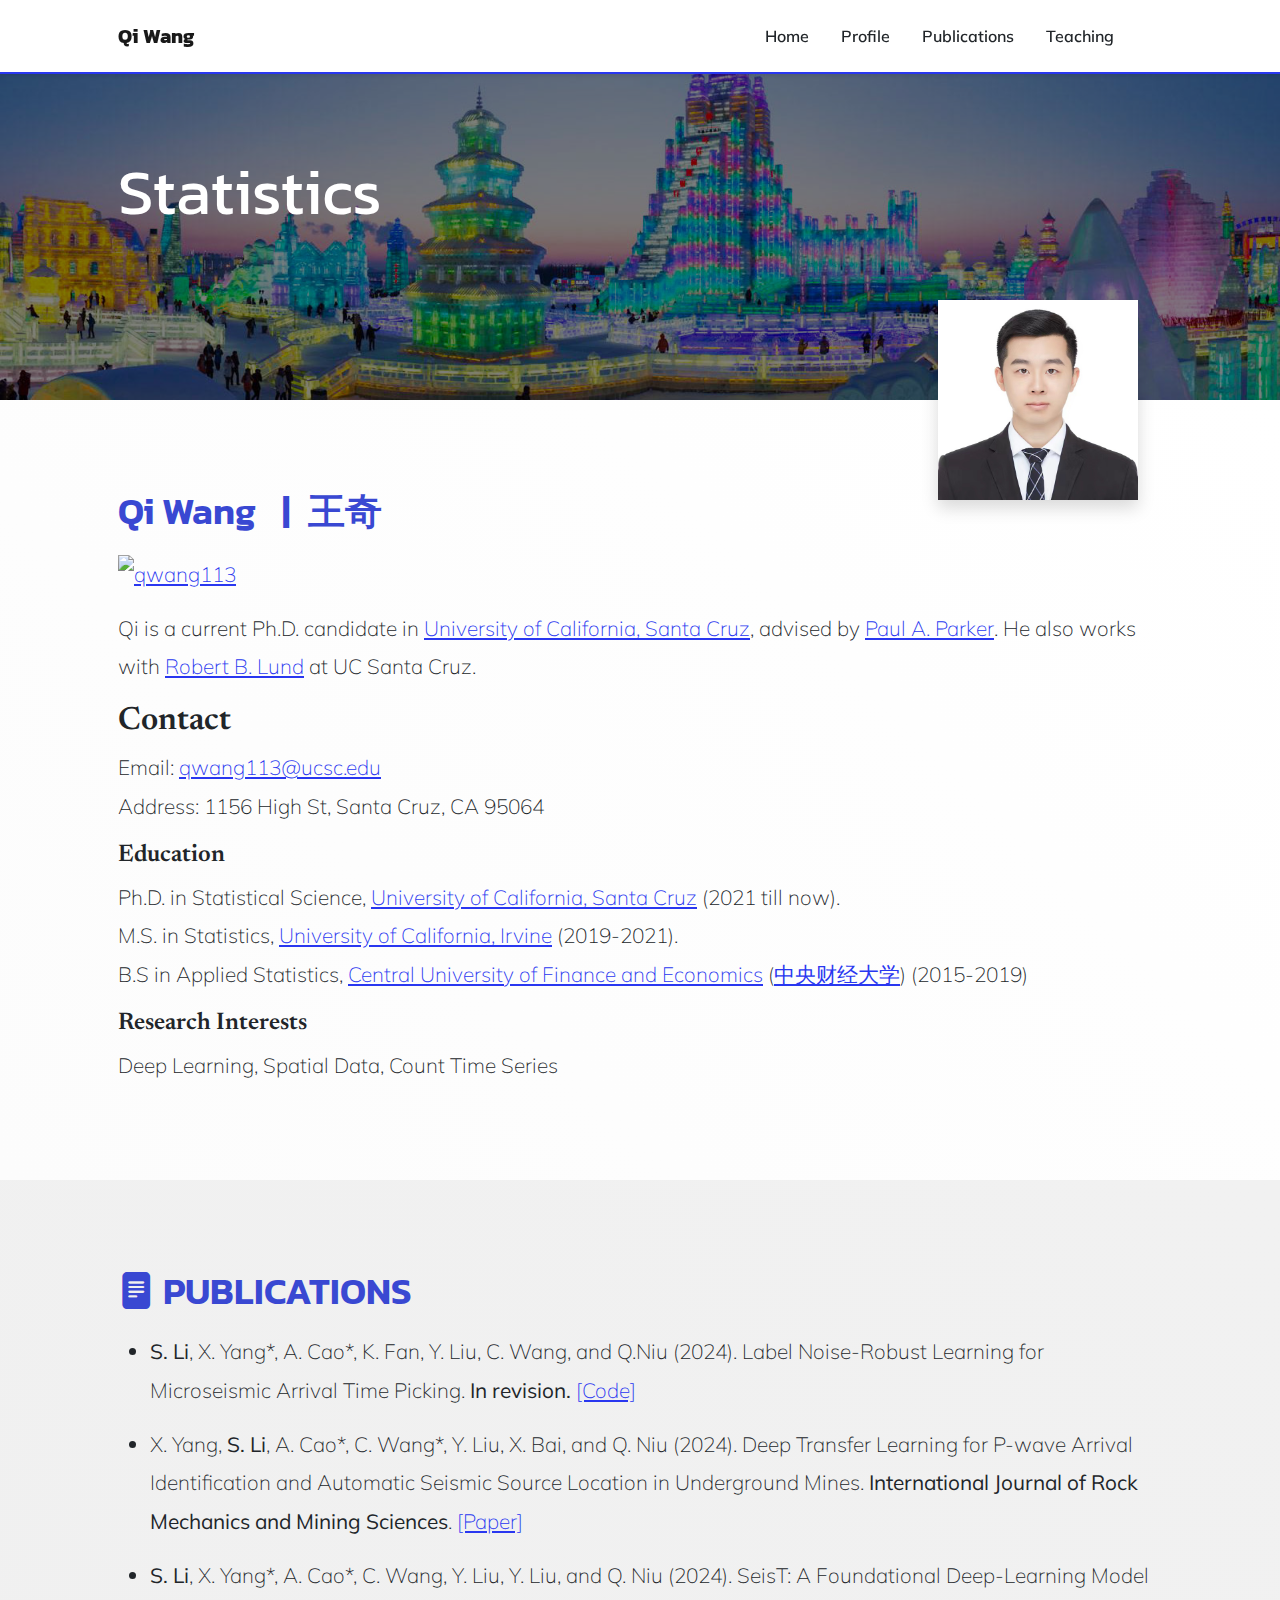
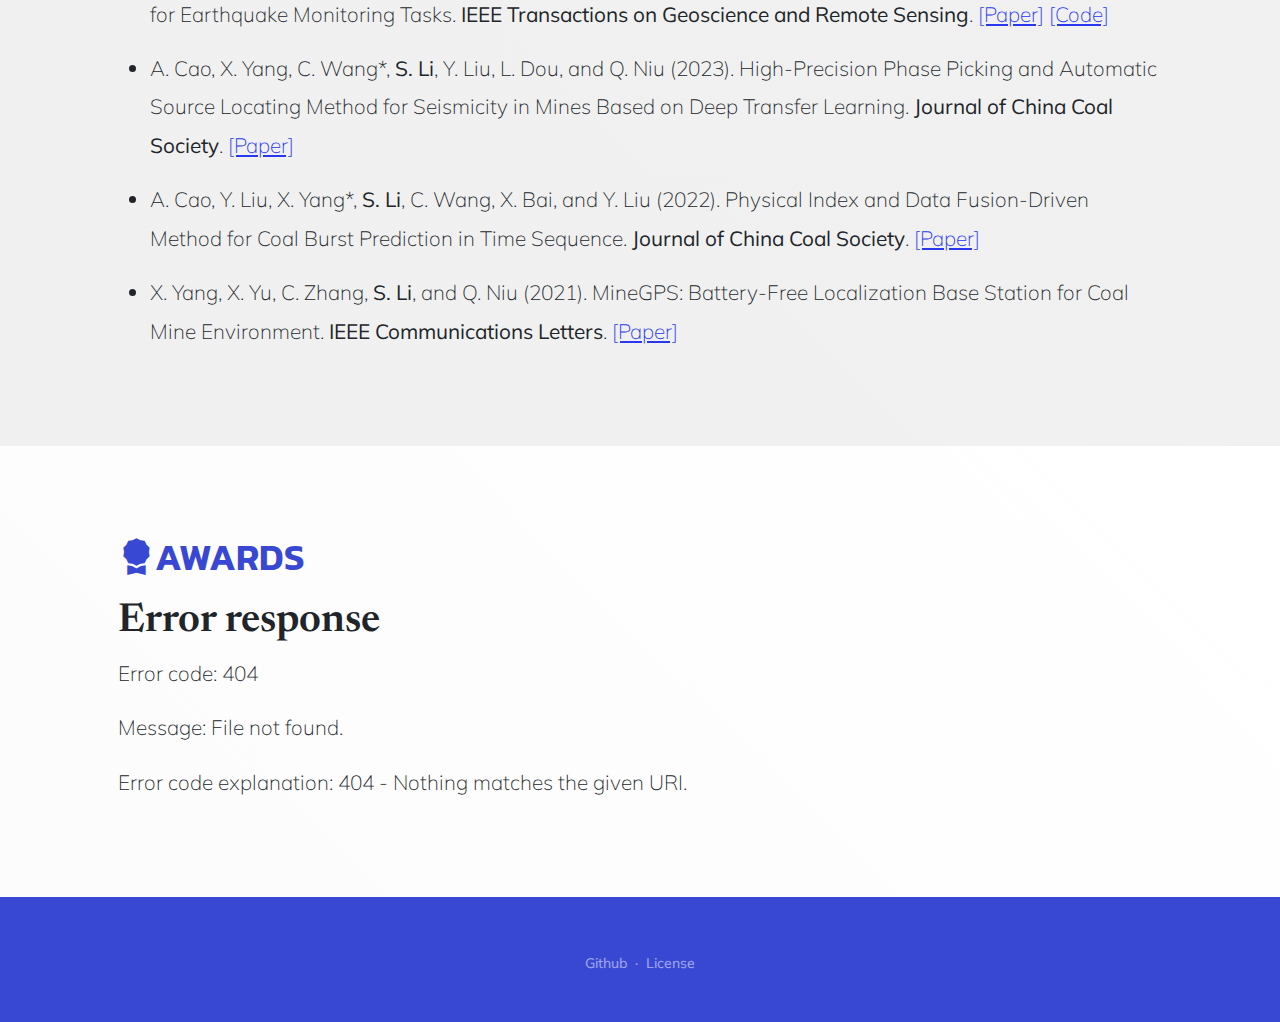
==== index.html @ aec80c3f "update" ====
<!DOCTYPE html>
<html lang="en">

<head>
    <meta charset="utf-8" />
    <meta name="viewport" content="width=device-width, initial-scale=1, shrink-to-fit=no" />
    <meta name="description" content="Academic Webpage" />
    <meta name="author" content="qwang113" />
    <title id="title"></title>

    <!-- Icon -->
    <link rel="icon" type="image/x-icon" href="static/assets/favicon.ico" />

    <!-- Bootstrap icons-->
    <link href="https://cdn.jsdelivr.net/npm/bootstrap-icons@1.5.0/font/bootstrap-icons.css" rel="stylesheet" />

    <!-- Google fonts-->
    <link rel="preconnect" href="https://fonts.gstatic.com" />
    <link href="https://fonts.googleapis.com/css2?family=Newsreader:ital,wght@0,600;1,600&amp;display=swap"
        rel="stylesheet" />
    <link
        href="https://fonts.googleapis.com/css2?family=Mulish:ital,wght@0,300;0,500;0,600;0,700;1,300;1,500;1,600;1,700&amp;display=swap"
        rel="stylesheet" />
    <link href="https://fonts.googleapis.com/css2?family=Kanit:ital,wght@0,400;1,400&amp;display=swap"
        rel="stylesheet" />

    <!-- Core theme CSS (includes Bootstrap)-->
    <link type="text/css" href="static/css/styles.css" rel="stylesheet" />
    <link type="text/css" href="static/css/main.css" rel="stylesheet" />

    <!-- Bootstrap core JS-->
    <script type="text/javascript" src="static/js/bootstrap.bundle.min.js"></script>

    <!-- For Compatability -->
    <script src="https://polyfill.io/v3/polyfill.min.js?features=es6"></script>
    
    <!-- Markdown -->
    <script type="text/javascript" src="static/js/marked.min.js"></script>

    <!-- Mathematics -->
    <script>
        // See https://docs.mathjax.org/en/latest/index.html for more details.
        MathJax = {
            tex: {
                packages: {},              // extensions to use
                inlineMath: [              // start/end delimiter pairs for in-line math
                    ['$', '$'],
                    ['\\(', '\\)']
                ],
                displayMath: [             // start/end delimiter pairs for display math
                    ['$$', '$$'],
                    ['\\[', '\\]']
                ],
                processEscapes: false,      // use \$ to produce a literal dollar sign
                processEnvironments: true, // process \begin{xxx}...\end{xxx} outside math mode
                processRefs: true,         // process \ref{...} outside of math mode
                digits: /^(?:[0-9]+(?:\{,\}[0-9]{3})*(?:\.[0-9]*)?|\.[0-9]+)/,    // pattern for recognizing numbers
                tags: 'all',              // or 'ams' or 'all'
                tagSide: 'right',          // side for \tag macros
                tagIndent: '0.8em',        // amount to indent tags
                useLabelIds: true,         // use label name rather than tag for ids
                maxMacros: 10000,          // maximum number of macro substitutions per expression
                maxBuffer: 5 * 1024,       // maximum size for the internal TeX string (5K)
                // baseURL:                   // URL for use with links to tags (when there is a <base> tag in effect)
                // (document.getElementsByTagName('base').length === 0) ? '' : String(document.location).replace(/#.*$/, ''),
                formatError:               // function called when TeX syntax errors occur
                    (jax, err) => jax.formatError(err)
            }
        };
    </script>
    <script type="text/javascript" id="MathJax-script" src="https://cdn.jsdelivr.net/npm/mathjax@3/es5/tex-svg.js"></script>
    <script type="text/javascript" id="MathJax-script" async src="https://cdn.jsdelivr.net/npm/mathjax@3/es5/tex-mml-chtml.js"></script>
    
    <!-- Core JS-->
    <script type="text/javascript" src="static/js/scripts.js"></script>
    <script type="text/javascript" src="static/js/js-yaml.min.js"></script>

</head>

<body id="page-top">
    <!-- Navigation-->
    <nav class="header navbar navbar-expand-lg navbar-light fixed-top shadow-sm" id="mainNav">
        <div class="container px-5">
            <a id="page-top-title" class="navbar-brand fw-bold" href="#page-top"></a>
            <!-- <a href="#page-top"><img src="static/assets/img/CUMT_LOGO.svg" style="width: 11rem;"></a> -->
            <button class="navbar-toggler" type="button" data-bs-toggle="collapse" data-bs-target="#navbarResponsive"
                aria-controls="navbarResponsive" aria-expanded="false" aria-label="Toggle navigation">
                MENU
                <i class="bi-list"></i>
            </button>
            <div class="collapse navbar-collapse" id="navbarResponsive">
                <ul class="navbar-nav ms-auto me-4 my-3 my-lg-0">
                    <li class="nav-item">
                        <a class="nav-link me-lg-3" href="#page-top">Home</a>
                    </li>
                    <li class="nav-item">
                        <a class="nav-link me-lg-3" href="#awards">Profile</a>
                    </li>
                    <li class="nav-item">
                        <a class="nav-link me-lg-3" href="#publications">Publications</a>
                    </li>
                    <li class="nav-item">
                        <a class="nav-link me-lg-3" href="#awards">Teaching</a>
                    </li>
                </ul>
            </div>
        </div>
    </nav>

    <!-- Top Section -->
    <section class="top-section" style="background-image: url('static/assets/img/harbin-travel-1920.jpg');">
        <div class="top-section-content">
            <div class="container px-5">
                <h2 id="top-section-bg-text" class="text-white display-3 lh-1 font-alt"></h2>
            </div>
        </div>
    </section>
    <!-- Top Section -->

    <!-- Photo -->
    <div class="container px-5">
        <div id="avatar">
            <img class="shadow" src="static/assets/img/visa.jpg">
        </div>
    </div>
    <!-- Photo -->
    
    <!-- Home -->
    <section class="bg-gradient-primary-to-secondary-light mt5 md5" id="home">
        <div class="container px-5">
            <header>
                <h2 id="home-subtitle"> </h2>
                <!-- <span class="bi bi-list"></span> -->
            </header>
            <div class="main-body" id="home-md"></div>
        </div>
    </section>
    <!-- Home -->

    <!-- Publications -->
    <section class="bg-gradient-primary-to-secondary-gray mt5 md5" id="publications">
        <div class="container px-5">
            <header>
                <h2 id="publications-subtitle"><i class="bi bi-file-text-fill"></i>&nbsp;PUBLICATIONS</h2>
            </header>
            <div class="main-body" id="publications-md"></div>

        </div>
    </section>
    <!-- Publications  -->

    <!-- Awards -->
    <section class="bg-gradient-primary-to-secondary-light mt5 md5" id="awards">
        <div class="container px-5">
            <header>
                <h2 id="awards-subtitle"><i class="bi bi-award-fill"></i>AWARDS </h2>
            </header>
            <div class="main-body" id="awards-md"></div>

        </div>
    </section>
    <!-- Awards -->


    <!-- Footer-->
    <footer class="bg-bottom text-center py-5">
        <div class="container px-5">
            <div class="text-white-50 small">
                <div id="copyright-text" class="mb-2"></div>
                <a id="github-link" href="https://github.com/senli1073">Github</a>
                <span class="mx-1">&middot;</span>
                <a id="license-link" href="https://github.com/senli1073/senli1073.github.io/blob/main/LICENSE">License</a>
            </div>
        </div>
    </footer>

</body>

</html>
---- static/css/main.css ----
@import "./styles.css";


:root{
    --h-title-color:#3948d2;
}

.header {
    border-bottom: solid 2px var(--bs-blue);
    z-index: 10000;
}

.bg-bottom {
    background-color: var(--h-title-color);
}

.top-section {
    position: relative;
    padding: 10rem 0;
    background-position: center;
    background-size: cover;
    height: 25rem;
}

.top-section h2 {
    font-weight: 400;
}

.top-section .top-section-content {
    position: relative;
    z-index: 1;
}

.top-section:before {
    content: "";
    position: absolute;
    top: 0;
    left: 0;
    width: 100%;
    height: 100%;
    background: rgba(0, 0, 0, 0.5);
}

section header h2{
    font-family: "Kanit", -apple-system, BlinkMacSystemFont, "Segoe UI", Roboto, "Helvetica Neue", Arial, sans-serif, "Apple Color Emoji", "Segoe UI Emoji", "Segoe UI Symbol", "Noto Color Emoji" !important;
    color: var(--h-title-color);
    font-size: 2.3rem;
    line-height: 4rem;
}

section .main-body{
    font-size: 1.3rem;
    font-weight: 200;
    line-height: 2.4rem;
}


.bg-gradient-primary-to-secondary-light {
    background: linear-gradient(45deg, #fcfcfc, #ffffff) !important;
}

.bg-gradient-primary-to-secondary-gray {
    background: linear-gradient(45deg, #f0f0f0, #f1f1f1) !important;
}



.on-top {
    position: relative;
    z-index: 10000;
}

.top-bg {
    background-position: center;
    background-size: fill;
    width: 100%;
    height: 100%;
}

.top-bg::before {
    content: "";
    position: absolute;
    top: 0;
    left: 0;
    width: 100%;
    height: 100%;
    background: rgba(0, 0, 0, 0.4);
}


#avatar {
    position: relative;
    height: 0;
    top:min(-65px,max(-100px,calc(-1*100vw/12)));
    max-width: 55em;
    margin: 0 1.5rem 0 0;
    float: right;
    z-index: 9000;
}

#avatar img {
    height: max(130px,min(200px,calc(100vw/6)));
    box-shadow: 5px 5px 5px rgba(0, 0, 0, 0.2);
}

@media screen and (max-width: 991px) {
    #avatar {
        margin: 0;
    }
}
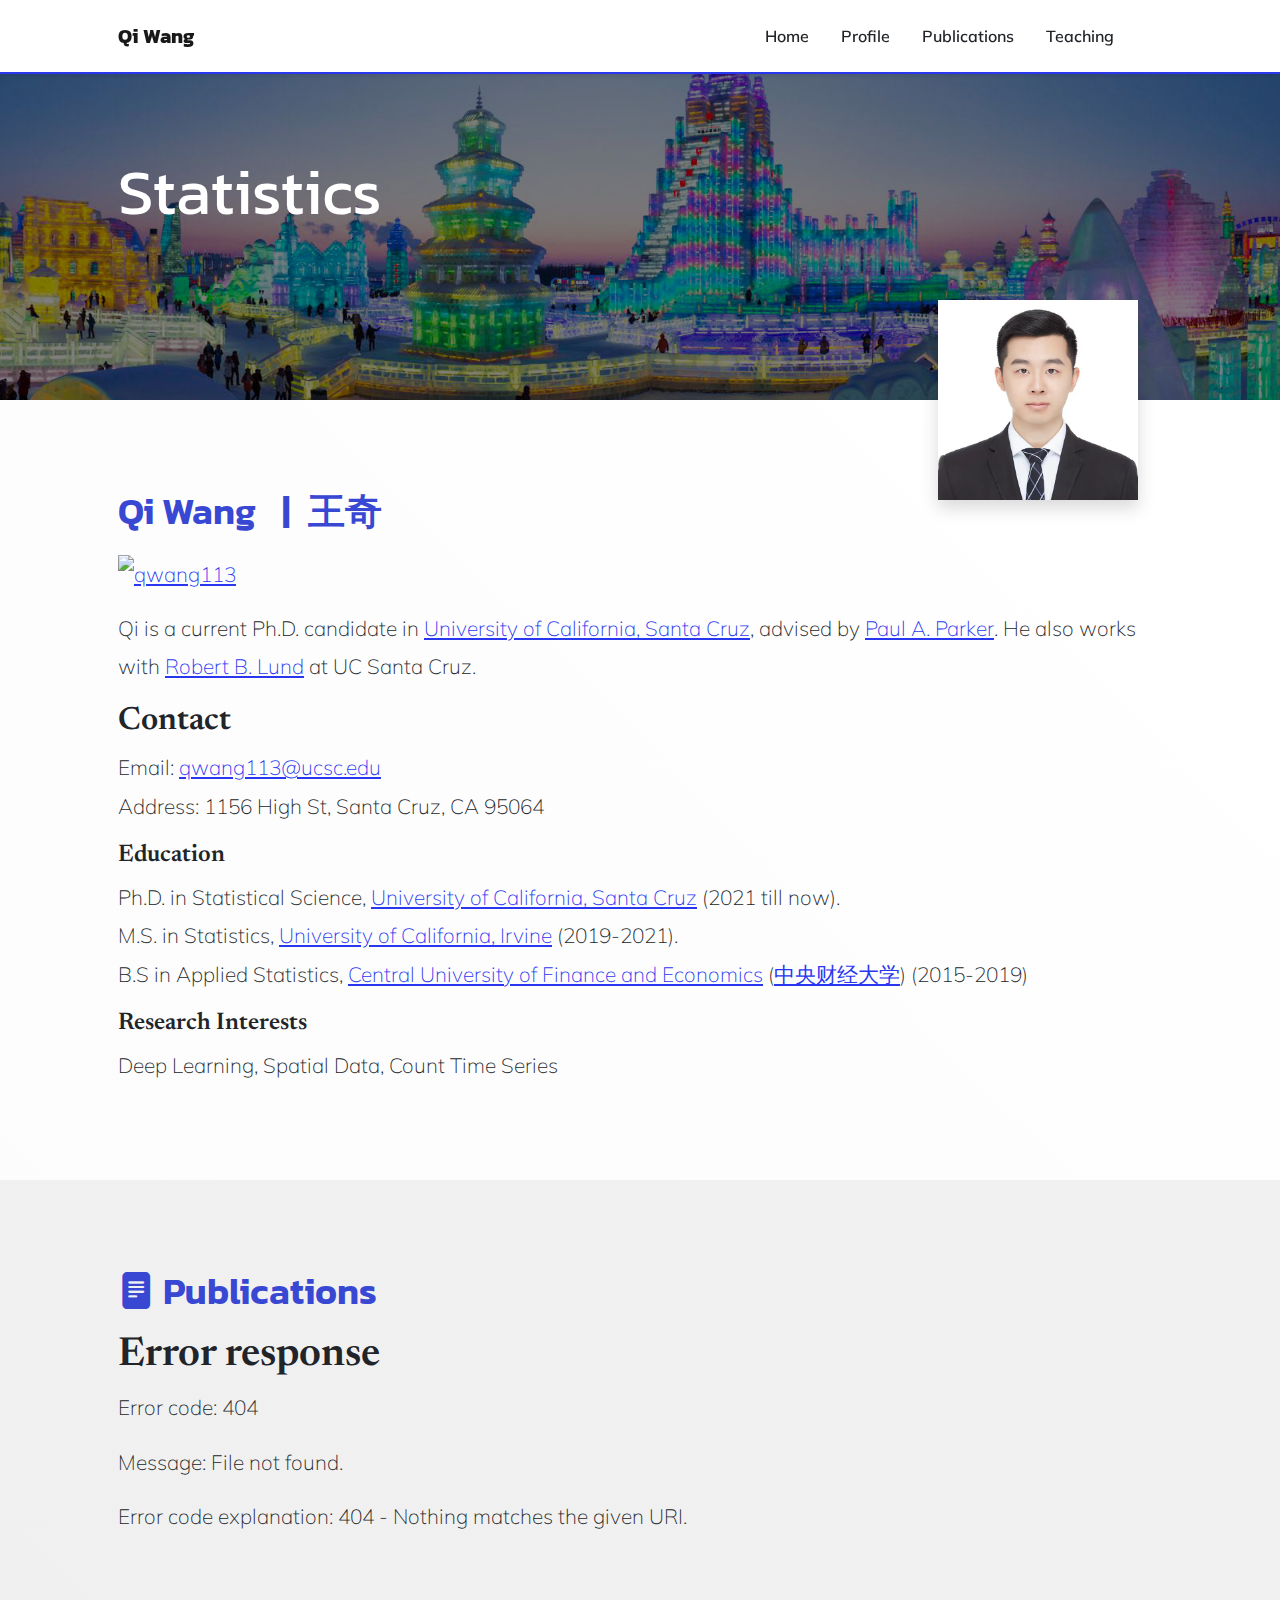
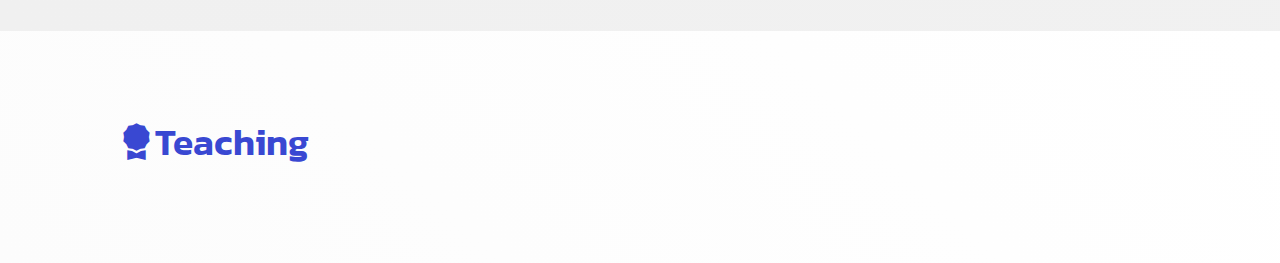
==== commit a9207db2: "update" ====
--- a/index.html
+++ b/index.html
@@ -141,7 +141,7 @@
     <section class="bg-gradient-primary-to-secondary-gray mt5 md5" id="publications">
         <div class="container px-5">
             <header>
-                <h2 id="publications-subtitle"><i class="bi bi-file-text-fill"></i>&nbsp;PUBLICATIONS</h2>
+                <h2 id="publications-subtitle"><i class="bi bi-file-text-fill"></i>&nbsp;Publications</h2>
             </header>
             <div class="main-body" id="publications-md"></div>
 
@@ -149,30 +149,18 @@
     </section>
     <!-- Publications  -->
 
-    <!-- Awards -->
-    <section class="bg-gradient-primary-to-secondary-light mt5 md5" id="awards">
+    <!-- Teaching -->
+    <section class="bg-gradient-primary-to-secondary-light mt5 md5" id="teaching">
         <div class="container px-5">
             <header>
-                <h2 id="awards-subtitle"><i class="bi bi-award-fill"></i>AWARDS </h2>
+                <h2 id="awards-subtitle"><i class="bi bi-award-fill"></i>Teaching </h2>
             </header>
-            <div class="main-body" id="awards-md"></div>
+            <div class="main-body" id="teaching-md"></div>
 
         </div>
     </section>
-    <!-- Awards -->
+    <!-- Teaching -->
 
-
-    <!-- Footer-->
-    <footer class="bg-bottom text-center py-5">
-        <div class="container px-5">
-            <div class="text-white-50 small">
-                <div id="copyright-text" class="mb-2"></div>
-                <a id="github-link" href="https://github.com/senli1073">Github</a>
-                <span class="mx-1">&middot;</span>
-                <a id="license-link" href="https://github.com/senli1073/senli1073.github.io/blob/main/LICENSE">License</a>
-            </div>
-        </div>
-    </footer>
 
 </body>
 
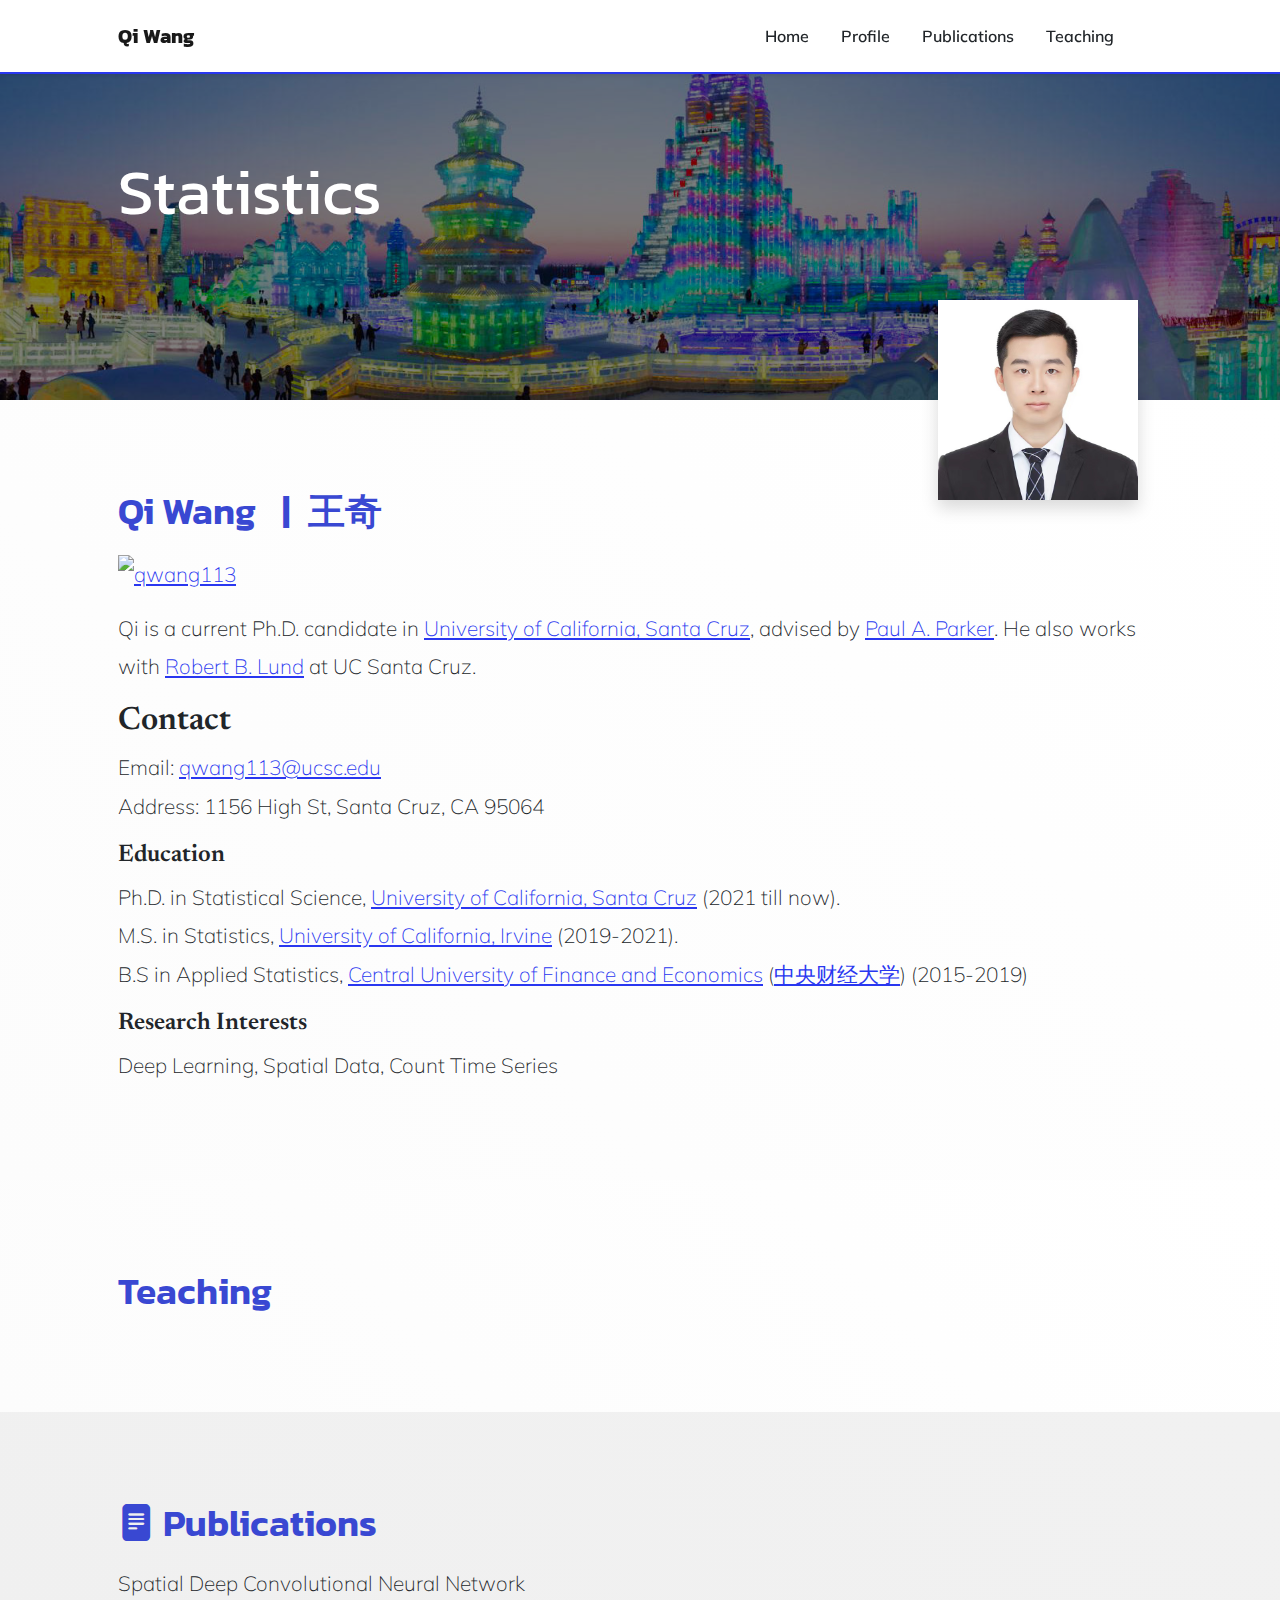
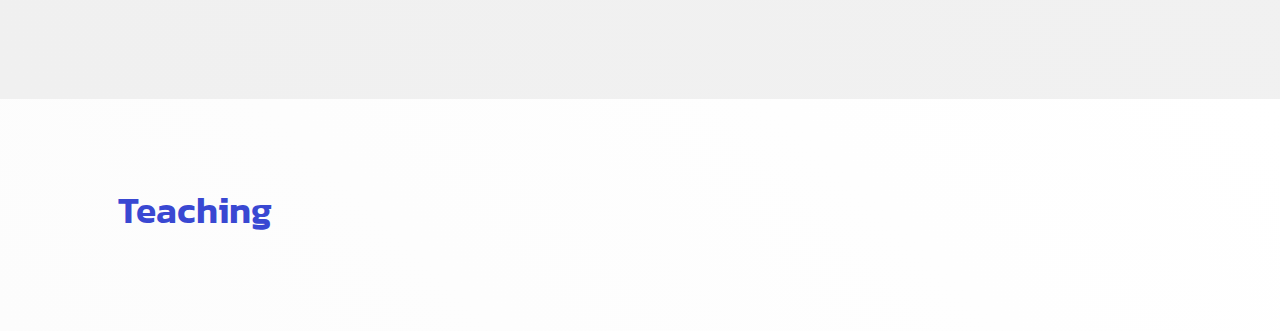
==== commit 8a172e22: "update" ====
--- a/index.html
+++ b/index.html
@@ -94,13 +94,13 @@
                         <a class="nav-link me-lg-3" href="#page-top">Home</a>
                     </li>
                     <li class="nav-item">
-                        <a class="nav-link me-lg-3" href="#awards">Profile</a>
+                        <a class="nav-link me-lg-3" href="#Profile">Profile</a>
                     </li>
                     <li class="nav-item">
                         <a class="nav-link me-lg-3" href="#publications">Publications</a>
                     </li>
                     <li class="nav-item">
-                        <a class="nav-link me-lg-3" href="#awards">Teaching</a>
+                        <a class="nav-link me-lg-3" href="#teaching">Teaching</a>
                     </li>
                 </ul>
             </div>
@@ -137,6 +137,21 @@
     </section>
     <!-- Home -->
 
+
+    <!-- Teaching -->
+        <section class="bg-gradient-primary-to-secondary-light mt5 md5" id="teaching">
+        <div class="container px-5">
+            <header>
+                    <h2 id="teaching-subtitle"><i class="bi bi-teaching-fill"></i>Teaching </h2>
+            </header>
+                <div class="main-body" id="teaching-md"></div>
+    
+        </div>
+        </section>
+    <!-- Teaching -->
+
+
+    
     <!-- Publications -->
     <section class="bg-gradient-primary-to-secondary-gray mt5 md5" id="publications">
         <div class="container px-5">
@@ -153,7 +168,7 @@
     <section class="bg-gradient-primary-to-secondary-light mt5 md5" id="teaching">
         <div class="container px-5">
             <header>
-                <h2 id="awards-subtitle"><i class="bi bi-award-fill"></i>Teaching </h2>
+                <h2 id="teaching-subtitle"><i class="bi bi-teaching-fill"></i>Teaching </h2>
             </header>
             <div class="main-body" id="teaching-md"></div>
 
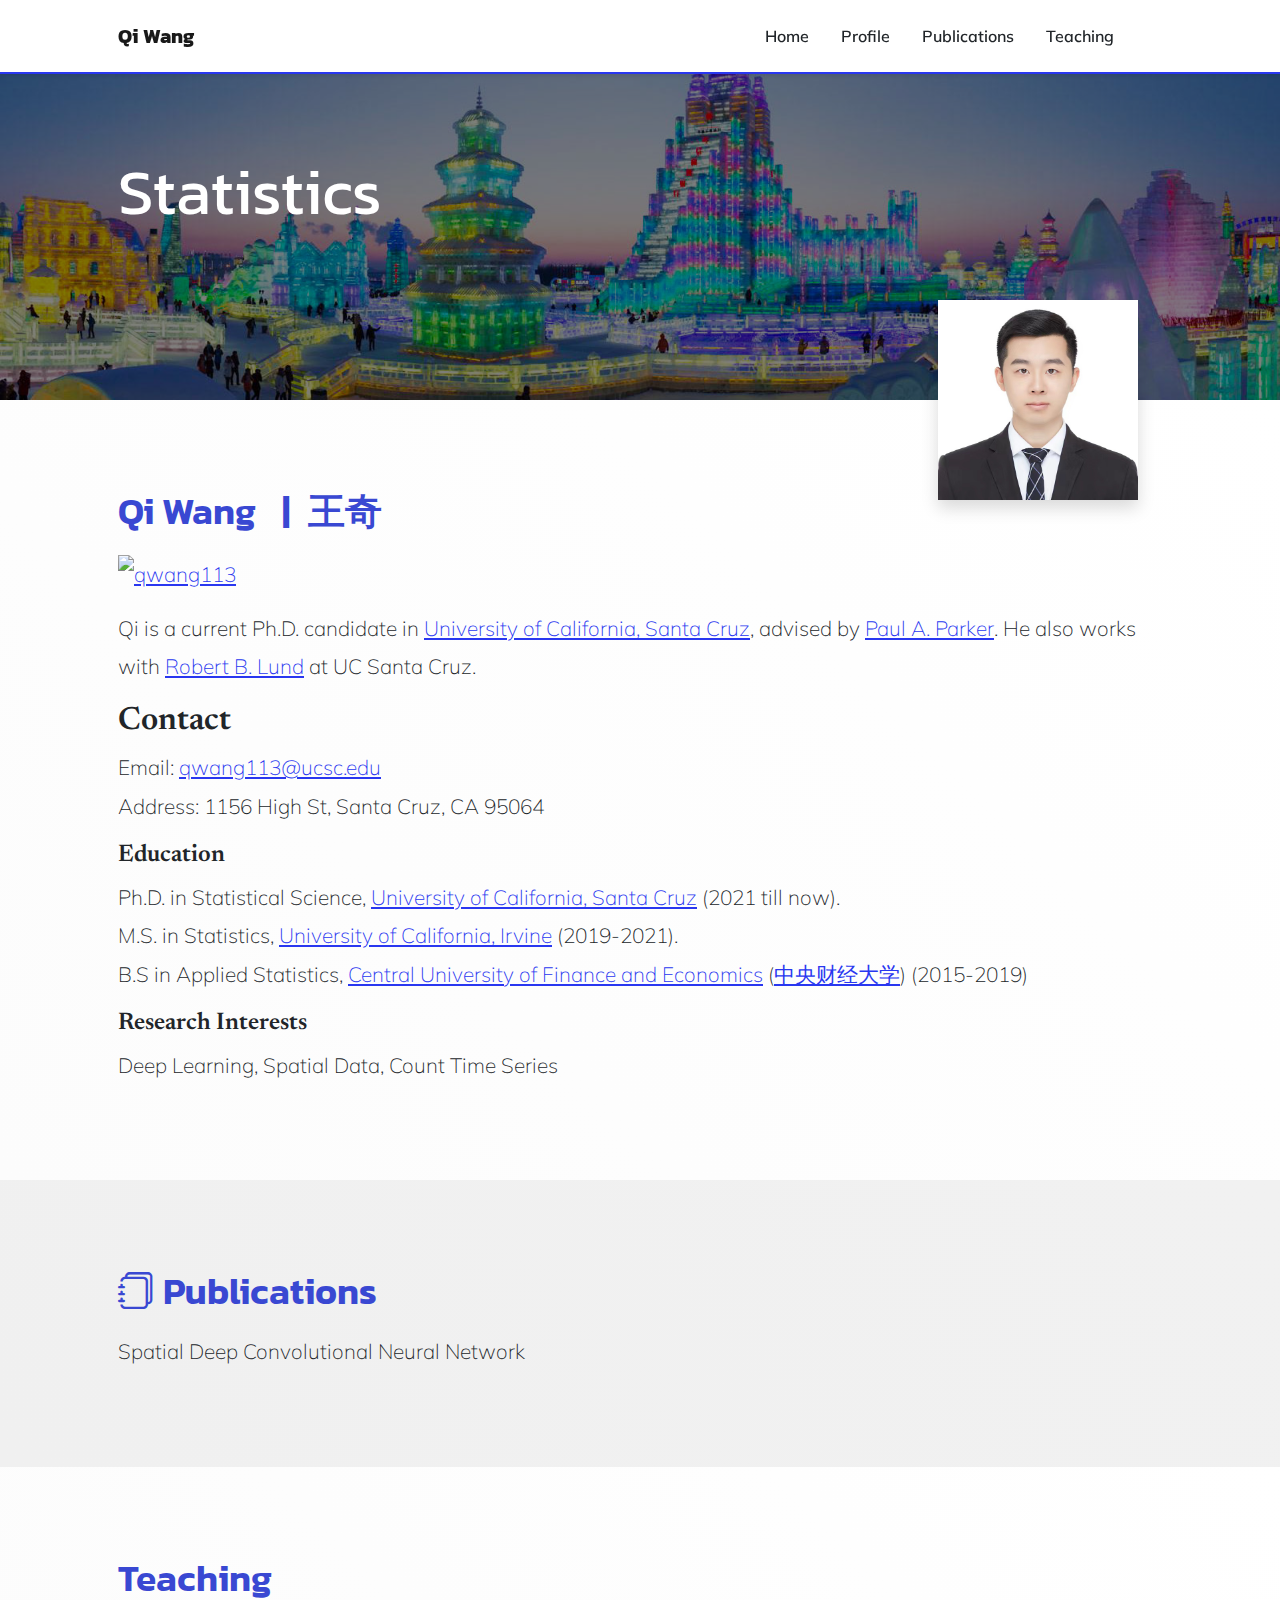
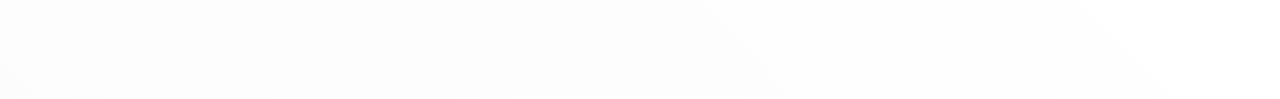
==== commit 8bafc45a: "update" ====
--- a/index.html
+++ b/index.html
@@ -137,26 +137,12 @@
     </section>
     <!-- Home -->
 
-
-    <!-- Teaching -->
-        <section class="bg-gradient-primary-to-secondary-light mt5 md5" id="teaching">
-        <div class="container px-5">
-            <header>
-                    <h2 id="teaching-subtitle"><i class="bi bi-teaching-fill"></i>Teaching </h2>
-            </header>
-                <div class="main-body" id="teaching-md"></div>
-    
-        </div>
-        </section>
-    <!-- Teaching -->
-
-
     
     <!-- Publications -->
     <section class="bg-gradient-primary-to-secondary-gray mt5 md5" id="publications">
         <div class="container px-5">
             <header>
-                <h2 id="publications-subtitle"><i class="bi bi-file-text-fill"></i>&nbsp;Publications</h2>
+                <h2 id="publications-subtitle"><i class="bi bi-journals"></i>&nbsp;Publications</h2>
             </header>
             <div class="main-body" id="publications-md"></div>
 
@@ -171,7 +157,6 @@
                 <h2 id="teaching-subtitle"><i class="bi bi-teaching-fill"></i>Teaching </h2>
             </header>
             <div class="main-body" id="teaching-md"></div>
-
         </div>
     </section>
     <!-- Teaching -->
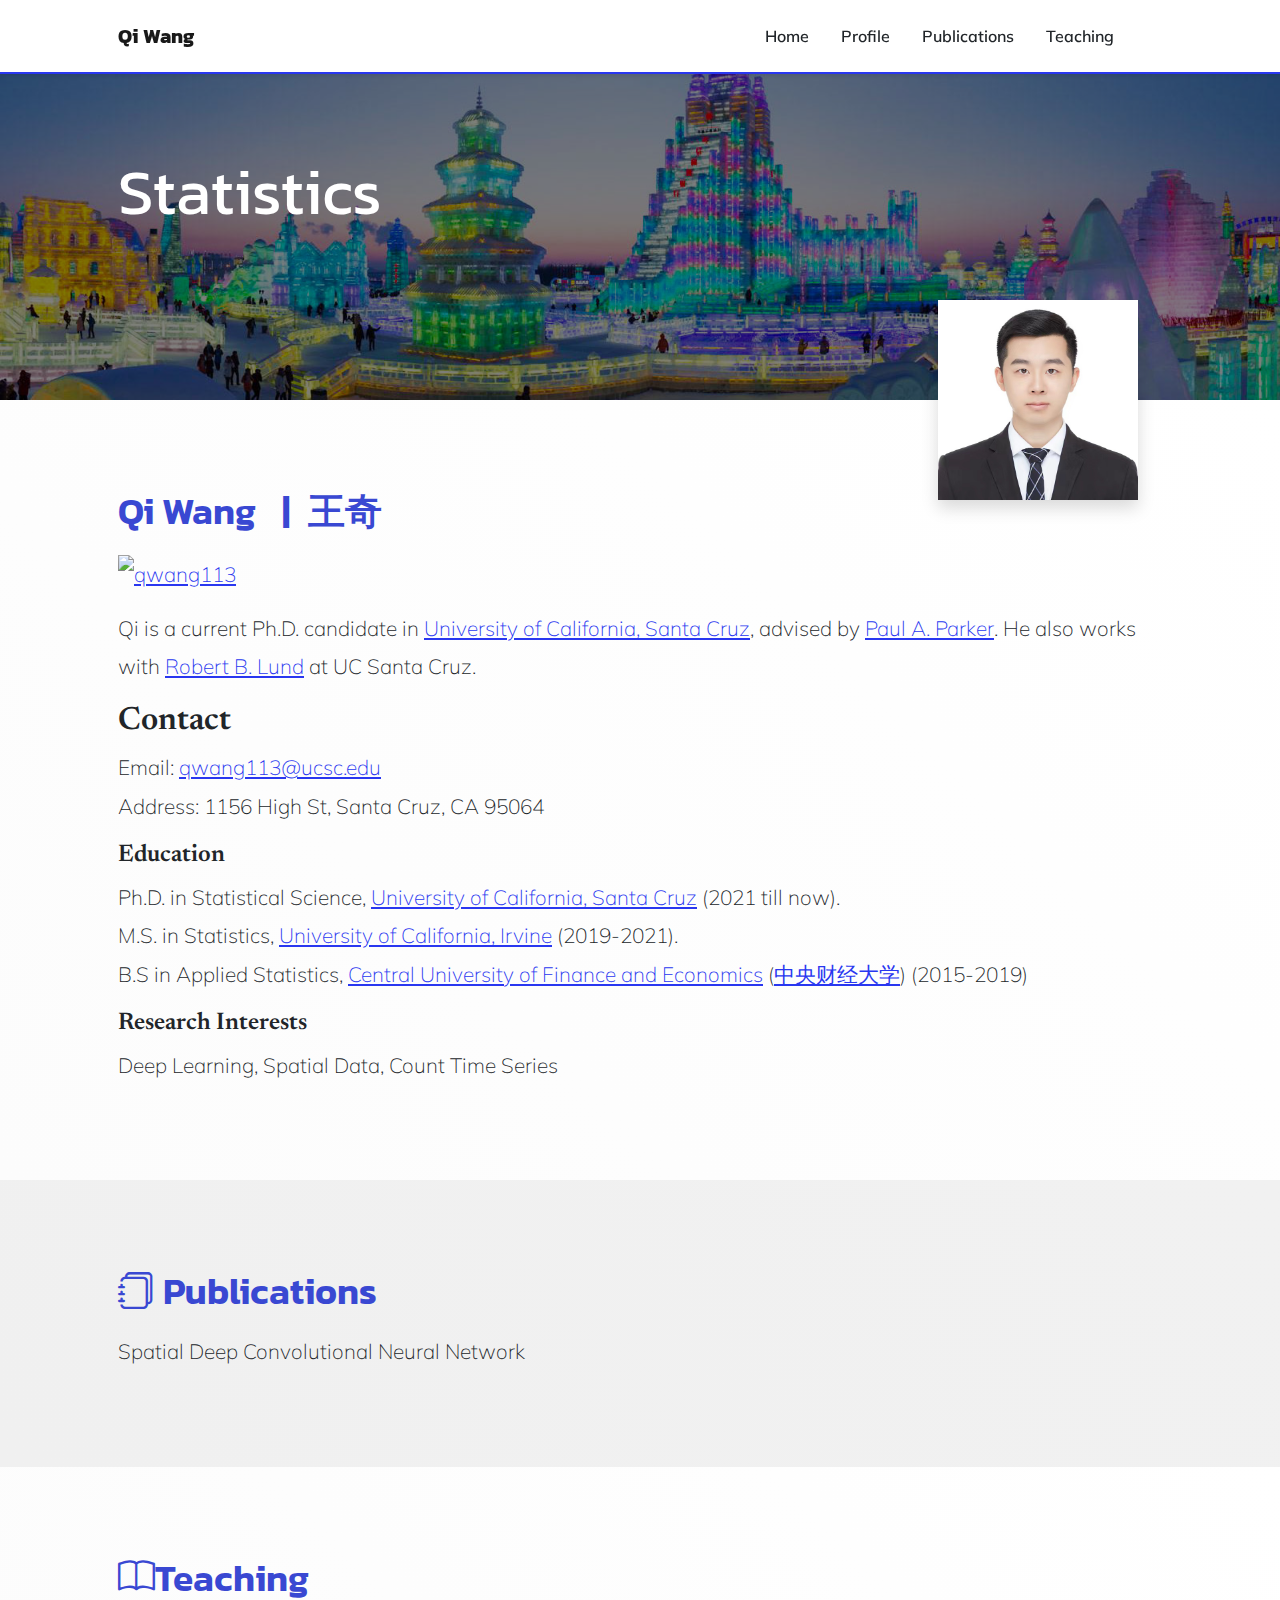
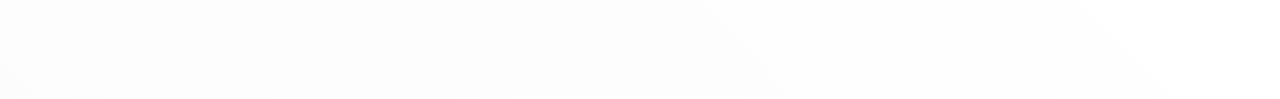
==== commit 05790046: "update" ====
--- a/index.html
+++ b/index.html
@@ -154,7 +154,7 @@
     <section class="bg-gradient-primary-to-secondary-light mt5 md5" id="teaching">
         <div class="container px-5">
             <header>
-                <h2 id="teaching-subtitle"><i class="bi bi-teaching-fill"></i>Teaching </h2>
+                <h2 id="teaching-subtitle"><i class="bi bi-book"></i>Teaching </h2>
             </header>
             <div class="main-body" id="teaching-md"></div>
         </div>
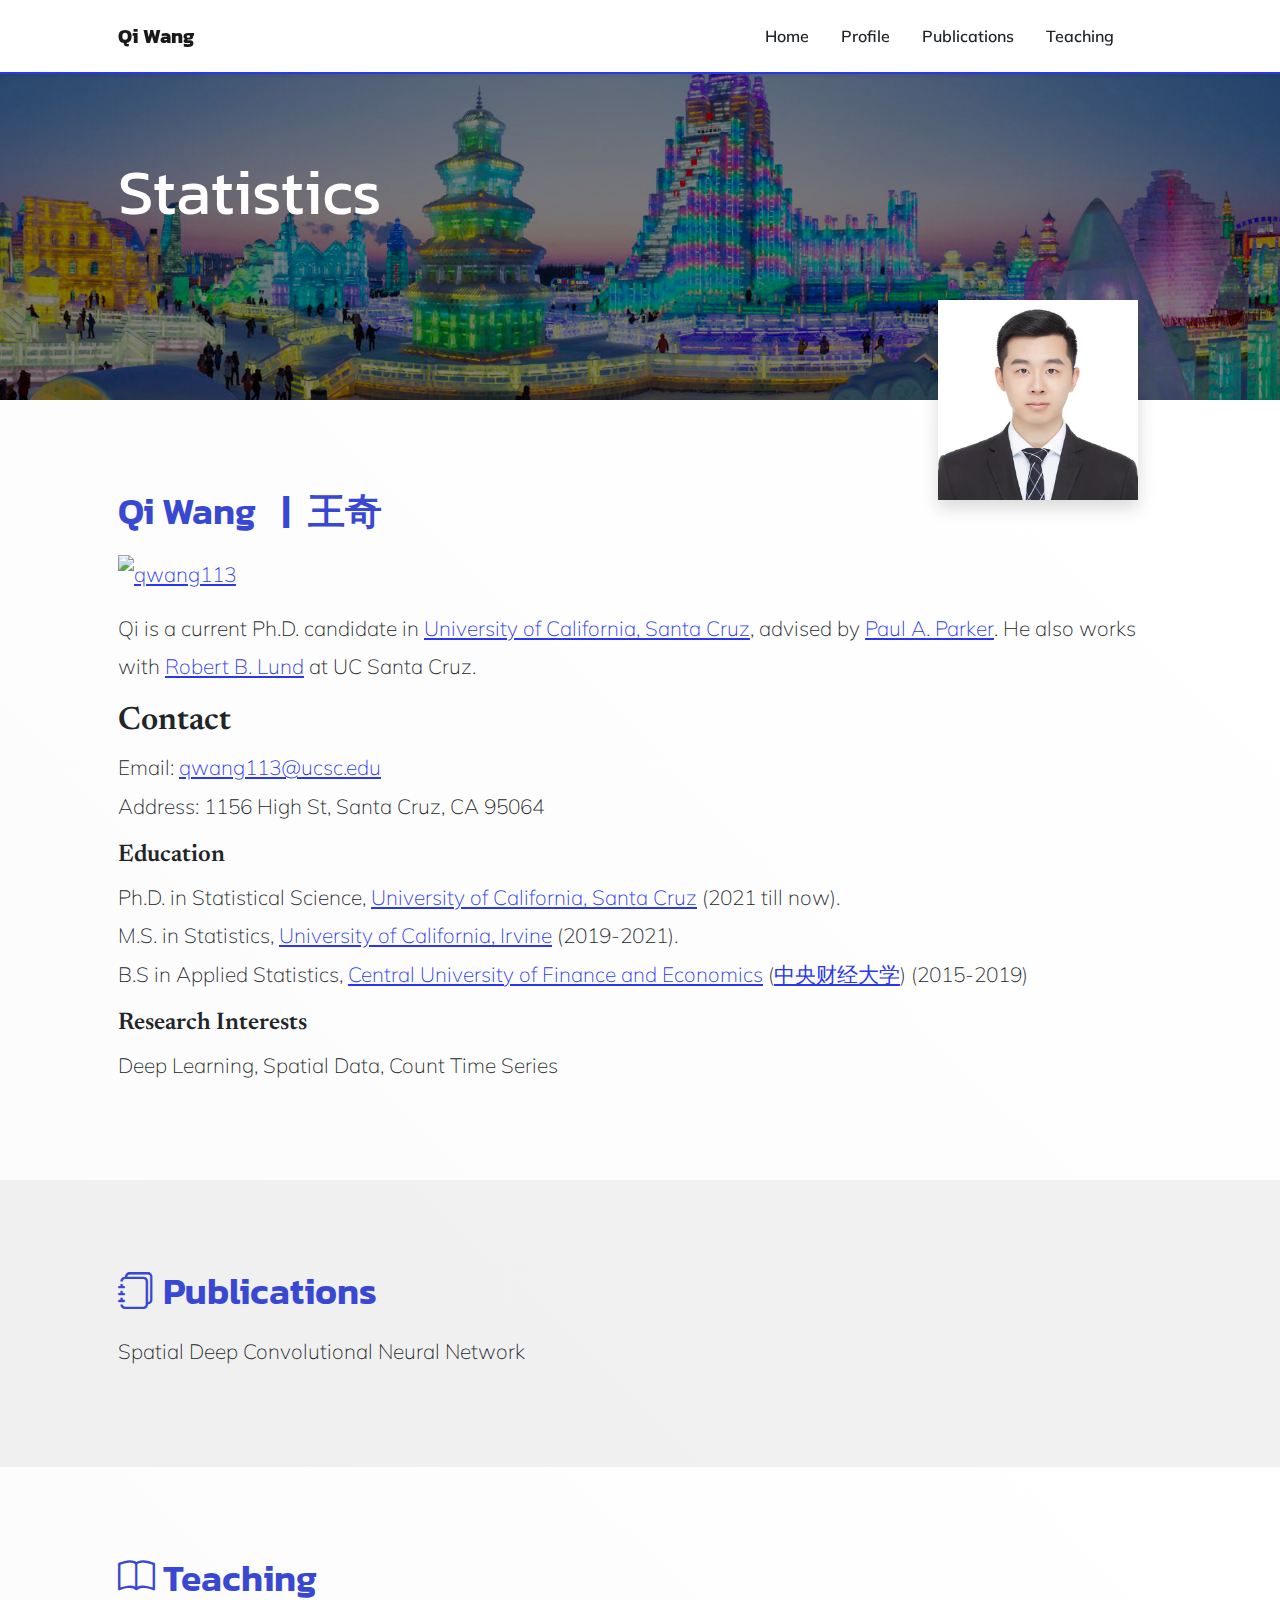
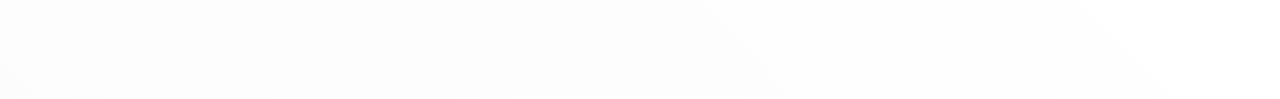
==== commit 293bd0dd: "update" ====
--- a/index.html
+++ b/index.html
@@ -154,7 +154,7 @@
     <section class="bg-gradient-primary-to-secondary-light mt5 md5" id="teaching">
         <div class="container px-5">
             <header>
-                <h2 id="teaching-subtitle"><i class="bi bi-book"></i>Teaching </h2>
+                <h2 id="teaching-subtitle"><i class="bi bi-book"></i>&nbsp;Teaching </h2>
             </header>
             <div class="main-body" id="teaching-md"></div>
         </div>
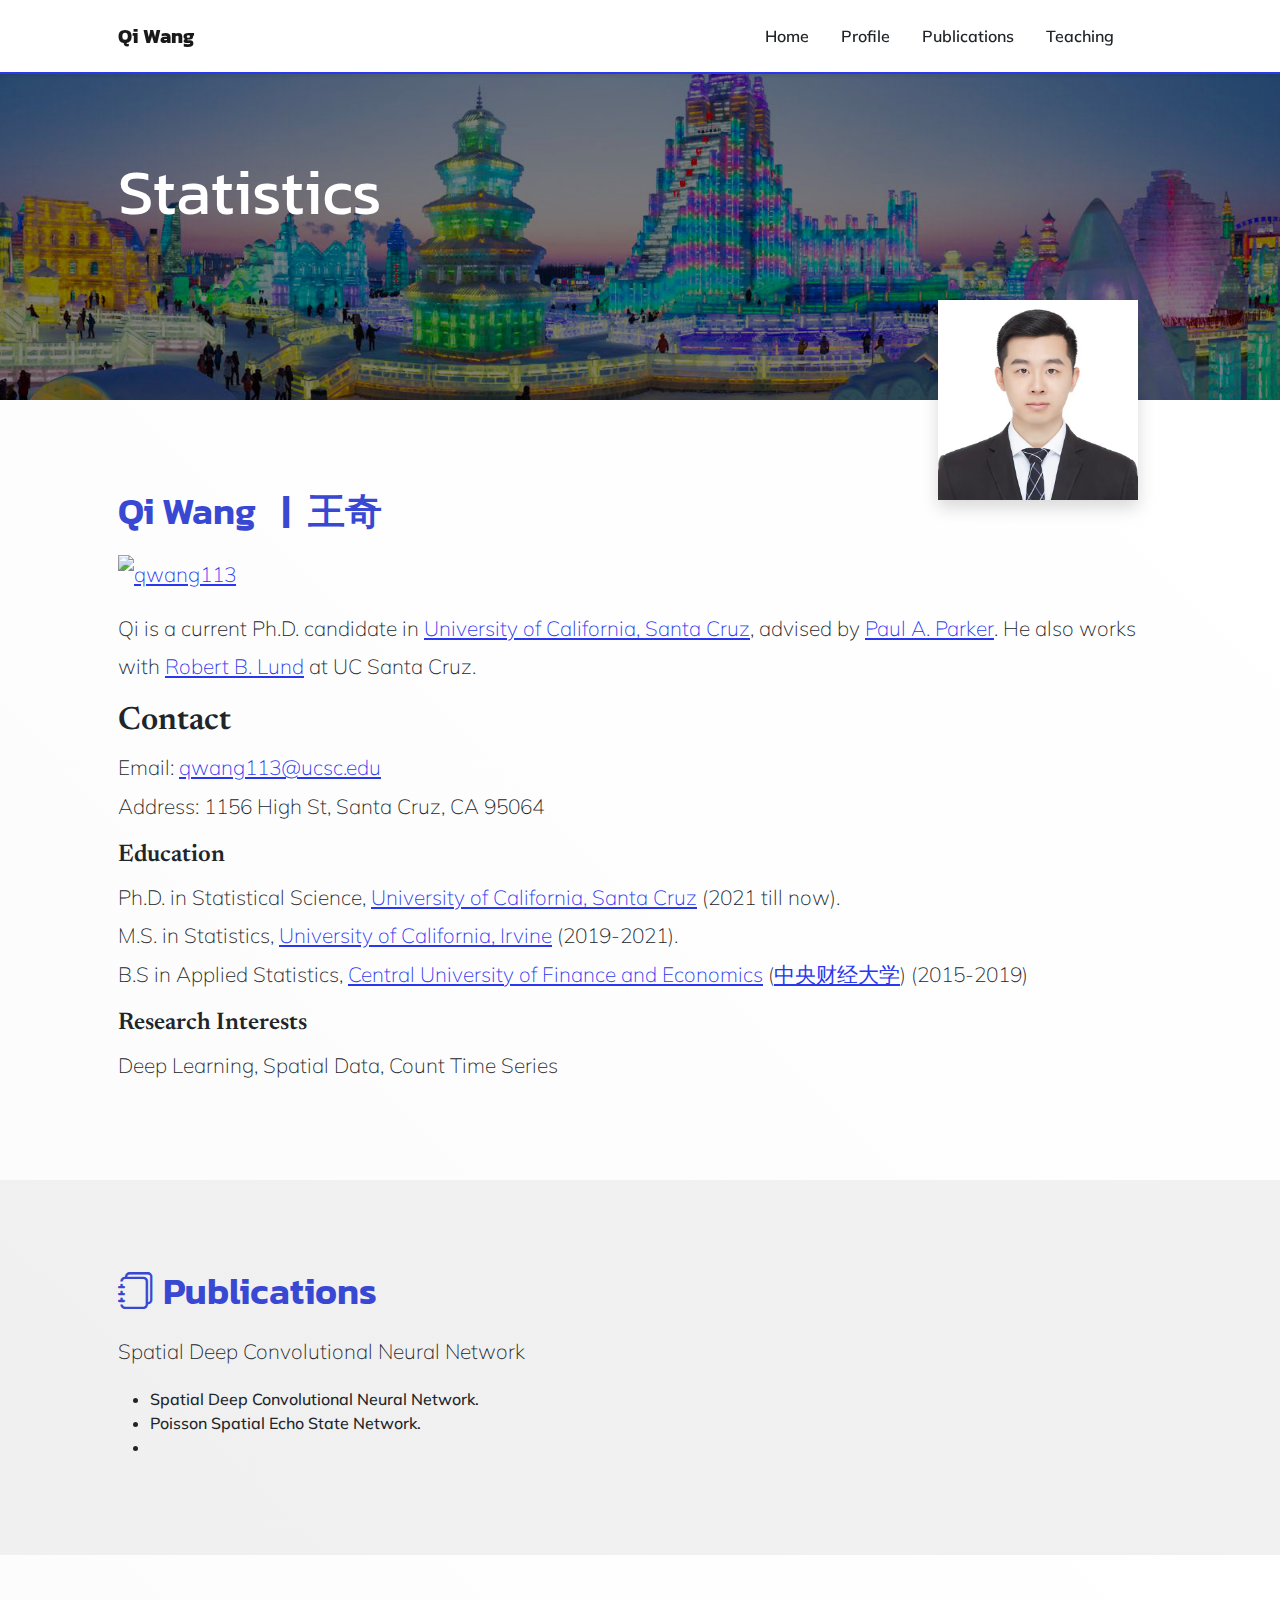
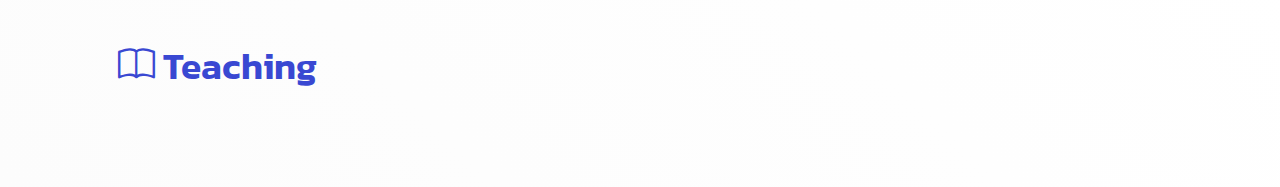
==== commit 3ecc5264: "update" ====
--- a/index.html
+++ b/index.html
@@ -146,6 +146,13 @@
             </header>
             <div class="main-body" id="publications-md"></div>
 
+                 <!-- Static content starts here -->
+                <ul>
+                <li>Spatial Deep Convolutional Neural Network.</li>
+                <li>Poisson Spatial Echo State Network. <li>
+                </ul>
+                <!-- Static content ends here -->
+
         </div>
     </section>
     <!-- Publications  -->
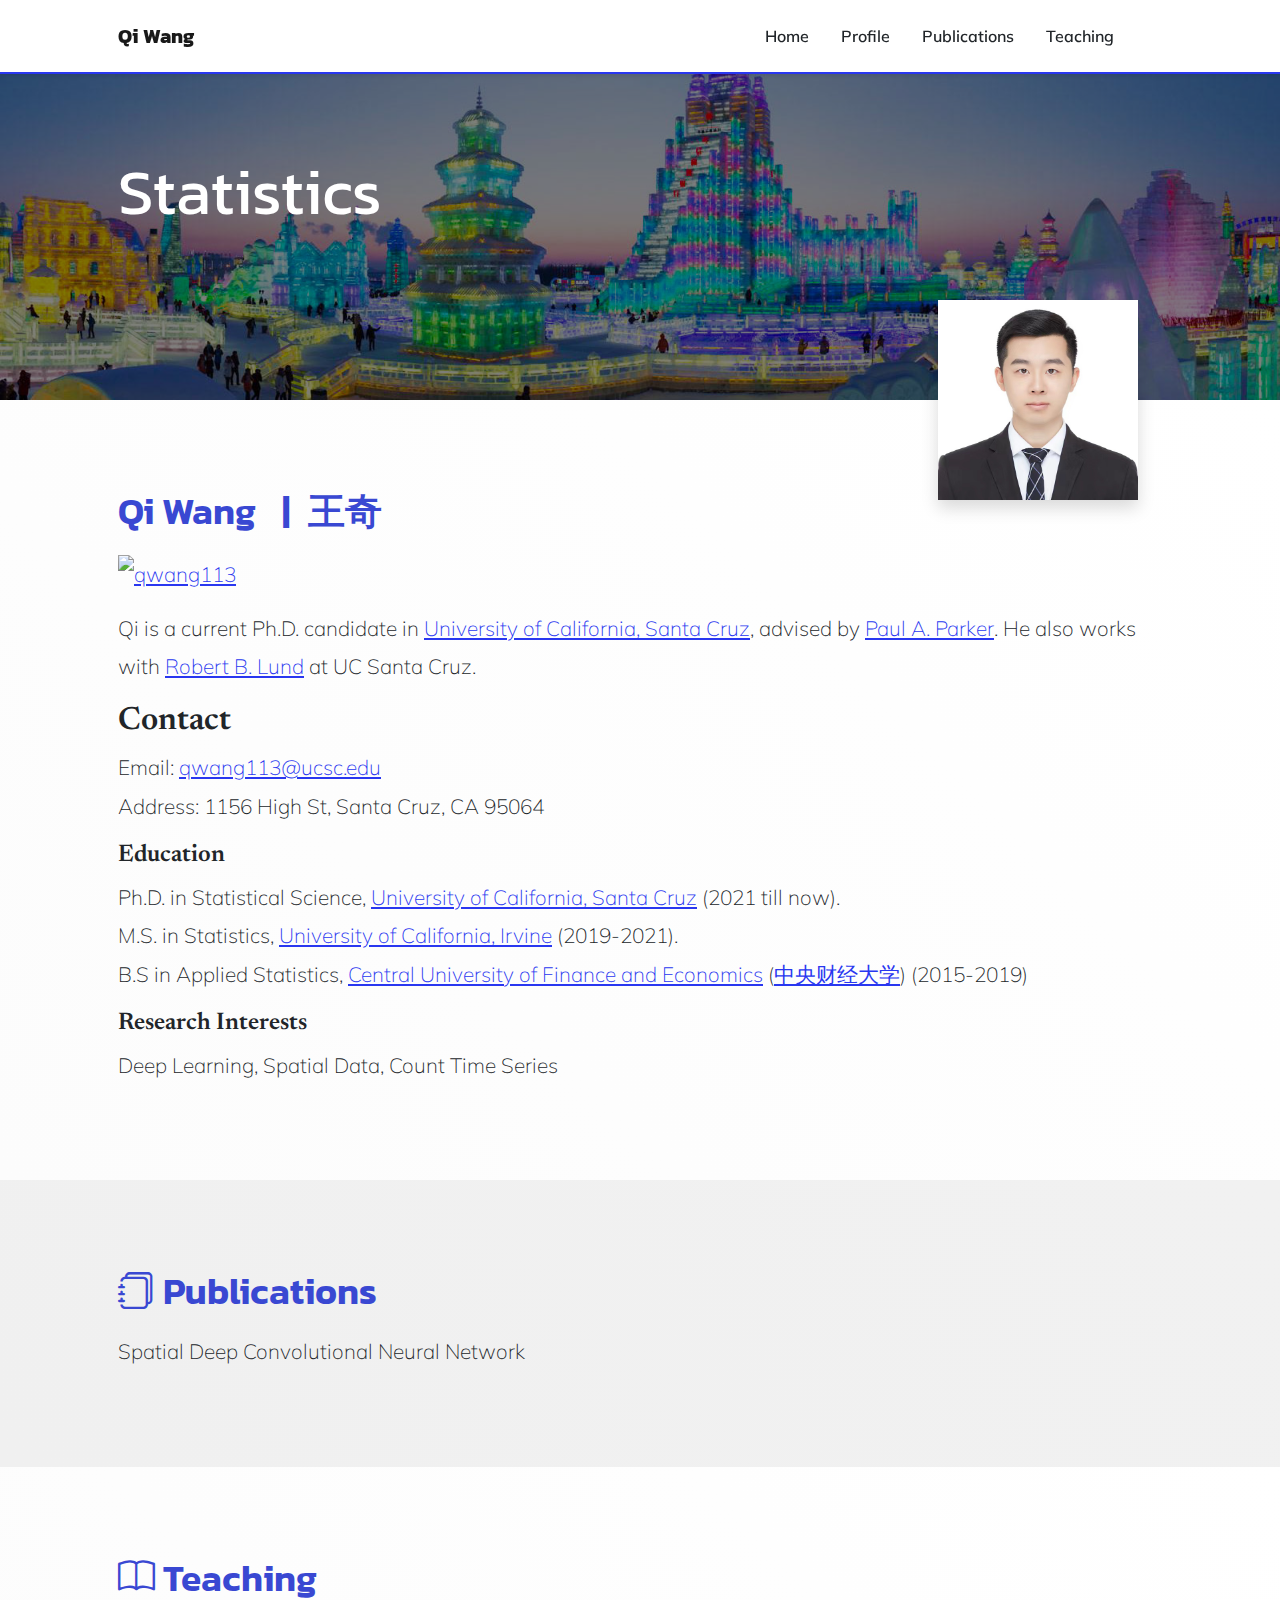
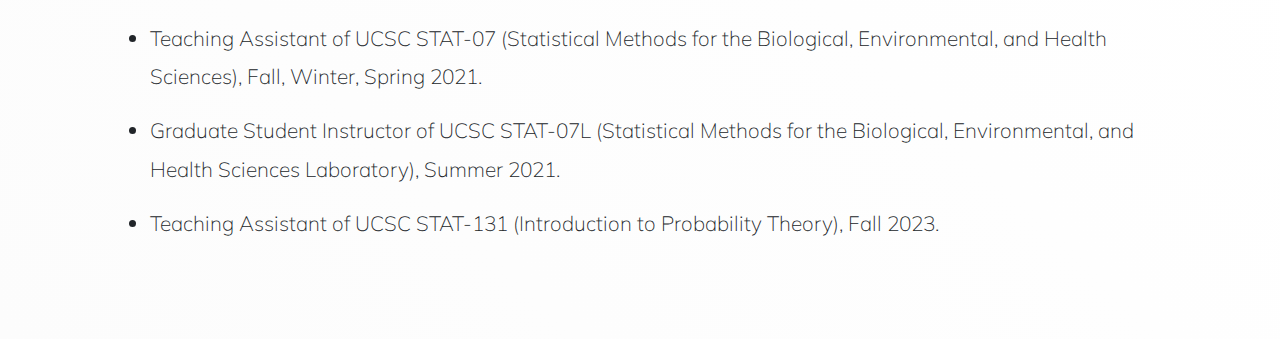
==== commit 34e28180: "update" ====
--- a/index.html
+++ b/index.html
@@ -147,10 +147,10 @@
             <div class="main-body" id="publications-md"></div>
 
                  <!-- Static content starts here -->
-                <ul>
+                <!-- <ul>
                 <li>Spatial Deep Convolutional Neural Network.</li>
                 <li>Poisson Spatial Echo State Network. <li>
-                </ul>
+                </ul> -->
                 <!-- Static content ends here -->
 
         </div>
